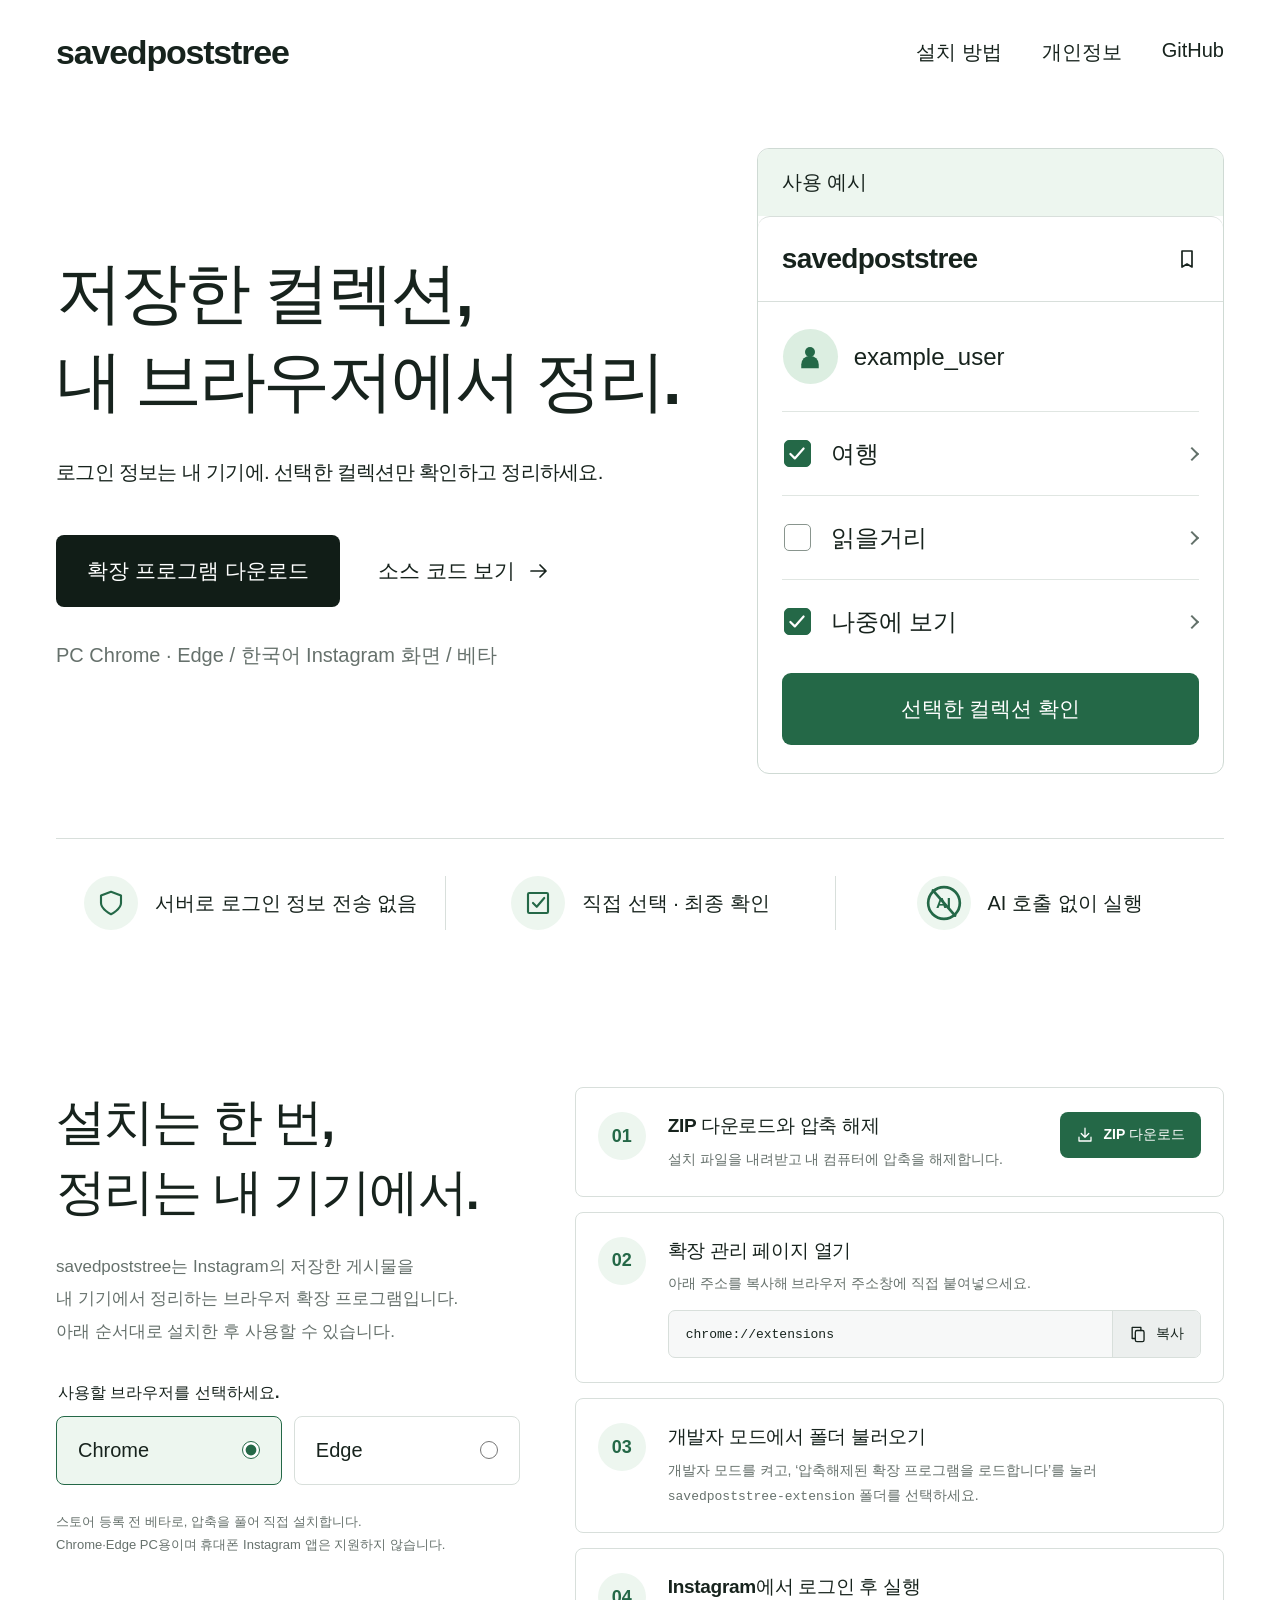
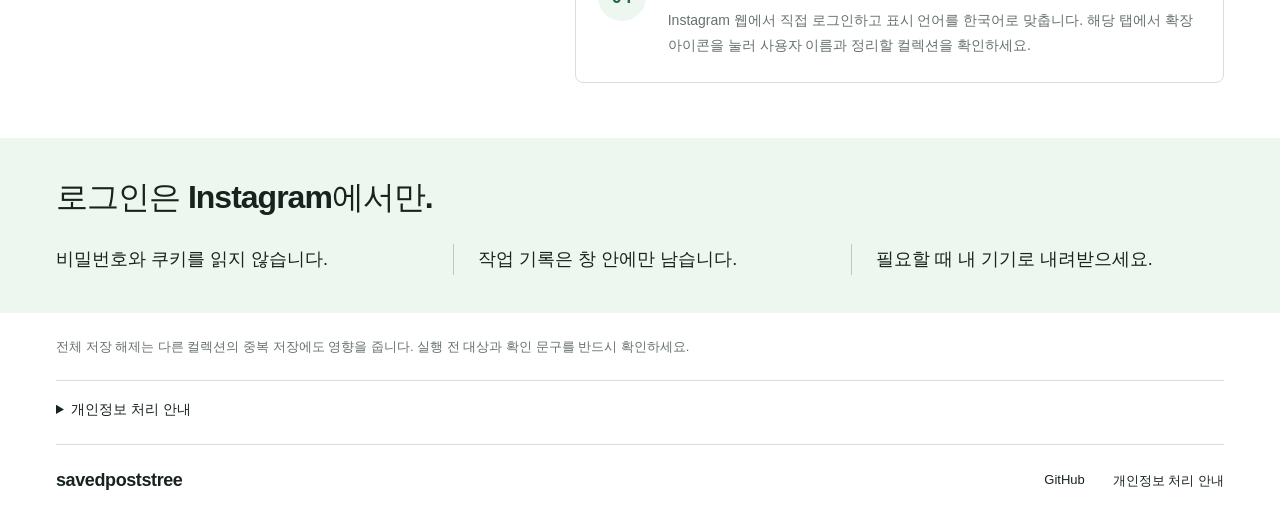
==== development/site/index.html @ 7519bcb6 "Release local Instagram collection cleanup extension and guide" ====
<!doctype html>
<html lang="ko">
<head>
  <meta charset="utf-8"><meta name="viewport" content="width=device-width, initial-scale=1">
  <meta name="description" content="로그인 정보는 내 기기에. PC Chrome·Edge에서 선택한 Instagram 저장 컬렉션을 정리하는 로컬 브라우저 확장 프로그램.">
  <meta http-equiv="Content-Security-Policy" content="default-src 'self'; script-src 'self'; style-src 'self'; img-src 'self' data:; connect-src 'none'; object-src 'none'; base-uri 'self'; form-action 'none'">
  <meta name="color-scheme" content="light">
  <title>savedpoststree — 내 브라우저에서 컬렉션 정리</title>
  <link rel="canonical" href="https://savedpoststree.nsxz1359.chatgpt.site/">
  <link rel="icon" href="assets/icon.png">
  <link rel="stylesheet" href="style.css"><script src="site.js" defer></script>
</head>
<body>
  <a class="skip" href="#main">본문으로 이동</a>
  <header class="container header"><a class="brand" href="./">savedpoststree</a><nav aria-label="주요 메뉴"><a href="#install">설치 방법</a><a href="#privacy">개인정보</a><a href="https://github.com/ind2x/savedpoststree" target="_blank" rel="noopener noreferrer">GitHub</a></nav></header>
  <main id="main">
    <section class="container hero" aria-labelledby="hero-title">
      <div class="hero-copy">
        <h1 id="hero-title">저장한 컬렉션,<br>내 브라우저에서 정리.</h1>
        <p class="lead">로그인 정보는 내 기기에.<br class="mobile-break"> 선택한 컬렉션만 확인하고 정리하세요.</p>
        <div class="hero-actions"><a class="button download" href="downloads/savedpoststree-extension-0.1.0.zip" download>확장 프로그램 다운로드</a><a class="source" href="https://github.com/ind2x/savedpoststree" target="_blank" rel="noopener noreferrer">소스 코드 보기 <svg aria-hidden="true" viewBox="0 0 24 24"><path d="M4 12h15m-6-6 6 6-6 6"/></svg></a></div>
        <p class="requirements">PC Chrome · Edge / 한국어 Instagram 화면 / 베타</p>
      </div>
      <figure class="preview" aria-label="사용 예시: example_user의 여행과 나중에 보기 컬렉션을 선택한 화면">
        <figcaption>사용 예시</figcaption>
        <div class="preview-brand">savedpoststree<svg aria-hidden="true" viewBox="0 0 24 24"><path d="M7 4h10v16l-5-3-5 3z"/></svg></div>
        <div class="preview-account"><span class="avatar"><svg aria-hidden="true" viewBox="0 0 24 24"><circle cx="12" cy="8" r="4"/><path d="M5 21v-3a7 7 0 0 1 14 0v3z"/></svg></span>example_user</div>
        <div class="preview-row"><span class="check selected"><svg viewBox="0 0 20 20" aria-hidden="true"><path d="m4 10 4 4 8-9"/></svg></span><span>여행</span><span class="chevron"></span></div>
        <div class="preview-row"><span class="check"></span><span>읽을거리</span><span class="chevron"></span></div>
        <div class="preview-row"><span class="check selected"><svg viewBox="0 0 20 20" aria-hidden="true"><path d="m4 10 4 4 8-9"/></svg></span><span>나중에 보기</span><span class="chevron"></span></div>
        <span class="preview-action">선택한 컬렉션 확인</span>
      </figure>
    </section>
    <div class="container commitments" aria-label="핵심 동작">
      <p><span class="round-icon"><svg aria-hidden="true" viewBox="0 0 24 24"><path d="m12 3 8 3v6c0 5-8 9-8 9S4 17 4 12V6z"/></svg></span>서버로 로그인 정보 전송 없음</p>
      <p><span class="round-icon"><svg aria-hidden="true" viewBox="0 0 24 24"><rect x="4" y="4" width="16" height="16" rx="1"/><path d="m8 12 3 3 6-7"/></svg></span>직접 선택 · 최종 확인</p>
      <p><span class="round-icon text-icon">AI<svg aria-hidden="true" viewBox="0 0 24 24"><circle cx="12" cy="12" r="10"/><path d="m5 4 14 16"/></svg></span>AI 호출 없이 실행</p>
    </div>
    <section id="install" class="container installation" aria-labelledby="install-title">
      <div class="installation-copy">
        <h2 id="install-title">설치는 한 번,<br>정리는 내 기기에서.</h2>
        <p>savedpoststree는 Instagram의 저장한 게시물을<br class="wide-break"> 내 기기에서 정리하는 브라우저 확장 프로그램입니다.<br class="wide-break"> 아래 순서대로 설치한 후 사용할 수 있습니다.</p>
        <fieldset class="browser-choice"><legend>사용할 브라우저를 선택하세요.</legend><label><input type="radio" name="browser" value="chrome" checked><span>Chrome</span></label><label><input type="radio" name="browser" value="edge"><span>Edge</span></label></fieldset>
        <p class="install-note">스토어 등록 전 베타로, 압축을 풀어 직접 설치합니다.<br>Chrome·Edge PC용이며 휴대폰 Instagram 앱은 지원하지 않습니다.</p>
      </div>
      <ol class="steps">
        <li><span class="step-number">01</span><div><h3>ZIP 다운로드와 압축 해제</h3><p>설치 파일을 내려받고 내 컴퓨터에 압축을 해제합니다.</p></div><a class="button compact" href="downloads/savedpoststree-extension-0.1.0.zip" download><svg aria-hidden="true" viewBox="0 0 24 24"><path d="M12 3v12m-5-5 5 5 5-5M4 15v5h16v-5"/></svg>ZIP 다운로드</a></li>
        <li><span class="step-number">02</span><div><h3>확장 관리 페이지 열기</h3><p>아래 주소를 복사해 브라우저 주소창에 직접 붙여넣으세요.</p><div class="copy-field"><code id="browser-address">chrome://extensions</code><button id="copy-address" type="button"><svg aria-hidden="true" viewBox="0 0 24 24"><rect x="8" y="7" width="11" height="14" rx="2"/><path d="M15 7V3H4v14h4"/></svg><span>복사</span></button></div><span id="copy-status" class="sr-only" role="status" aria-live="polite"></span></div></li>
        <li><span class="step-number">03</span><div><h3>개발자 모드에서 폴더 불러오기</h3><p>개발자 모드를 켜고, ‘압축해제된 확장 프로그램을 로드합니다’를 눌러 <code>savedpoststree-extension</code> 폴더를 선택하세요.</p></div></li>
        <li><span class="step-number">04</span><div><h3>Instagram에서 로그인 후 실행</h3><p>Instagram 웹에서 직접 로그인하고 표시 언어를 한국어로 맞춥니다. 해당 탭에서 확장 아이콘을 눌러 사용자 이름과 정리할 컬렉션을 확인하세요.</p></div></li>
      </ol>
    </section>
    <section id="privacy" class="privacy" aria-labelledby="privacy-title">
      <div class="container"><h2 id="privacy-title">로그인은 Instagram에서만.</h2><div class="privacy-promises"><p>비밀번호와 쿠키를 읽지 않습니다.</p><p>작업 기록은 창 안에만 남습니다.</p><p>필요할 때 내 기기로 내려받으세요.</p></div></div>
    </section>
    <div class="container details">
      <p class="impact-note">전체 저장 해제는 다른 컬렉션의 중복 저장에도 영향을 줍니다. 실행 전 대상과 확인 문구를 반드시 확인하세요.</p>
      <details id="privacy-details"><summary>개인정보 처리 안내</summary><div><p>확장 프로그램은 사용자가 확장 아이콘을 눌렀을 때 허용한 Instagram 탭에서만 화면을 읽고 클릭합니다. 사용자 이름, 컬렉션 이름과 처리 결과는 실행 중인 확장 창의 메모리에만 두며, 비밀번호·쿠키·로그인 토큰을 읽거나 우리 서버로 전송하지 않습니다.</p><p>확장에 외부 통신·쿠키·브라우저 저장소 권한을 넣지 않았습니다. 기록을 내려받으면 해당 파일은 사용자의 기기에 저장됩니다. 창을 닫으면 내려받지 않은 기록은 사라집니다.</p><p>이 안내 사이트에는 분석 도구·광고·추적용 쿠키를 넣지 않았습니다. 다만 사이트 및 파일 제공에 필요한 일반 접속 정보는 호스팅 제공자나 GitHub가 처리할 수 있습니다. Instagram 이용 중 발생하는 통신은 Instagram의 정책에 따릅니다.</p><p>베타 확장은 모의 화면에서 동작을 검증했습니다. 실제 Instagram UI 변경·로딩 실패·제한 안내가 나타나면 중단합니다. 제한을 우회하거나 해제하는 기능은 없습니다. 문의 및 소스 확인은 <a href="https://github.com/ind2x/savedpoststree/issues" target="_blank" rel="noopener noreferrer">GitHub</a>에서 할 수 있습니다.</p></div></details>
    </div>
  </main>
  <footer class="container footer"><span class="brand">savedpoststree</span><div><a href="https://github.com/ind2x/savedpoststree" target="_blank" rel="noopener noreferrer">GitHub</a><a href="#privacy-details" id="privacy-link">개인정보 처리 안내</a></div></footer>
</body>
</html>
---- development/site/style.css ----
:root{color-scheme:light;--ink:#17231d;--green:#246847;--mint:#edf6ef;--line:#d8dfdb;--muted:#66716c;font-family:Arial,"Noto Sans CJK KR","Noto Sans KR","Malgun Gothic",sans-serif;color:var(--ink);background:#fff;font-synthesis:none;scroll-behavior:smooth}
*{box-sizing:border-box}body{margin:0}a{color:inherit;text-underline-offset:5px}button,input{font:inherit}button,a{-webkit-tap-highlight-color:transparent}button{cursor:pointer}a:focus-visible,button:focus-visible,input:focus-visible,summary:focus-visible{outline:3px solid #589473;outline-offset:5px}h1,h2,h3,p,figure{margin:0}.container{width:min(1440px,calc(100% - 112px));margin-inline:auto}.header{display:flex;align-items:center;justify-content:space-between;height:104px}.brand{font-size:31px;font-weight:800;letter-spacing:-1.2px;text-decoration:none}.header nav{display:flex;gap:40px;font-size:18px}.header nav a{text-decoration:none}.header nav a:hover{text-decoration:underline}.hero{display:grid;grid-template-columns:minmax(0,1.45fr) minmax(380px,1fr);gap:70px;align-items:center;padding:44px 0 64px}.hero-copy h1{font-size:clamp(42px,4.7vw,72px);line-height:1.32;letter-spacing:-3px;font-weight:800}.lead{font-size:clamp(17px,1.6vw,23px);line-height:1.8;margin-top:28px;letter-spacing:-.7px}.hero-actions{display:flex;align-items:center;gap:38px;margin-top:44px;flex-wrap:wrap}.button{display:inline-flex;align-items:center;justify-content:center;gap:10px;min-height:59px;border-radius:8px;padding:15px 25px;background:var(--green);color:#fff;font-size:17px;font-weight:700;text-decoration:none;border:1px solid transparent;transition:background .15s}.download{background:#111d17;font-size:21px;min-height:72px;padding:20px 30px}.button:hover{background:#174e33}.source{display:flex;gap:12px;align-items:center;font-weight:700;font-size:18px;text-decoration:none}.source:hover{text-decoration:underline}svg{width:24px;height:24px;fill:none;stroke:currentColor;stroke-width:1.7;stroke-linecap:round;stroke-linejoin:round;flex:none}.requirements{font-size:16px;color:var(--muted);margin-top:31px;line-height:1.7}.mobile-break{display:none}.preview{border:1px solid #cfdad4;border-radius:12px;overflow:hidden;font-size:21px;min-width:0}.preview figcaption{padding:16px 24px;background:var(--mint);font-size:18px}.preview-brand{display:flex;align-items:center;justify-content:space-between;padding:21px 24px;border-top:1px solid var(--line);border-bottom:1px solid var(--line);border-radius:12px 12px 0 0;font-size:26px;font-weight:800;letter-spacing:-.7px}.preview-account{display:flex;align-items:center;gap:16px;padding:22px 25px}.avatar{display:flex;align-items:center;justify-content:center;width:55px;height:55px;border-radius:50%;background:#dceee1;color:var(--green)}.avatar svg{fill:currentColor;stroke:none;width:30px;height:30px}.preview-row{display:flex;align-items:center;gap:20px;min-height:72px;margin:0 24px;padding:16px 2px;border-top:1px solid #e0e6e2}.check{width:27px;height:27px;border:1px solid #89958e;border-radius:5px;display:flex;align-items:center;justify-content:center;flex:none}.check.selected{background:var(--green);border-color:var(--green);color:#fff}.check svg{width:22px;height:22px;stroke-width:2}.chevron{width:10px;height:10px;border-top:2px solid #63716a;border-right:2px solid #63716a;transform:rotate(45deg);margin-left:auto}.preview-action{display:block;background:var(--green);color:#fff;margin:10px 24px 22px;padding:18px;text-align:center;border-radius:9px;font-size:18px;font-weight:700}.commitments{display:grid;grid-template-columns:repeat(3,1fr);padding:37px 0;border-top:1px solid var(--line);margin-bottom:40px}.commitments p{display:flex;align-items:center;justify-content:center;gap:17px;font-size:18px;line-height:1.5}.commitments p+p{border-left:1px solid var(--line)}.round-icon{position:relative;width:54px;height:54px;border-radius:50%;background:var(--mint);color:var(--green);display:flex;align-items:center;justify-content:center;flex:none}.round-icon svg{width:30px;height:30px}.text-icon{font-size:15px;font-weight:700}.text-icon svg{position:absolute;width:38px;height:38px}.installation{display:grid;grid-template-columns:1fr 1.4fr;gap:55px;padding:80px 0 55px;scroll-margin-top:24px}.installation h2{font-size:46px;letter-spacing:-1.8px;line-height:1.4;margin-bottom:24px}.installation-copy>p{font-size:17px;line-height:1.9;color:var(--muted)}.browser-choice{border:0;padding:0;margin:35px 0 25px;display:grid;grid-template-columns:1fr 1fr;gap:12px}.browser-choice legend{font-size:16px;font-weight:700;margin-bottom:12px}.browser-choice label{border:1px solid var(--line);border-radius:8px;display:flex;flex-direction:row-reverse;align-items:center;justify-content:space-between;padding:22px 21px;font-size:20px;cursor:pointer}.browser-choice label:has(input:checked){border-color:var(--green);background:var(--mint)}.browser-choice input{accent-color:var(--green);width:18px;height:18px;margin:0}.installation-copy p.install-note{font-size:13px;line-height:1.8}.steps{list-style:none;margin:0;padding:0;display:grid;gap:15px}.steps li{display:flex;align-items:flex-start;gap:22px;border:1px solid var(--line);border-radius:8px;padding:24px 22px}.step-number{display:flex;width:48px;height:48px;align-items:center;justify-content:center;flex:none;background:var(--mint);border-radius:50%;color:var(--green);font-weight:700;font-size:18px}.steps li>div{min-width:0;flex:1}.steps h3{font-size:19px;line-height:1.5;margin:0 0 6px;letter-spacing:-.3px}.steps p{font-size:14px;line-height:1.8;color:var(--muted)}.compact{font-size:14px;min-height:46px;padding:12px 15px;margin-left:auto}.compact svg{width:18px;height:18px}.copy-field{display:flex;border:1px solid var(--line);border-radius:7px;overflow:hidden;align-items:center;margin-top:14px;min-height:48px;background:#f7f8f8}.copy-field code{font-size:15px;padding:14px 17px;white-space:nowrap;overflow:auto}.copy-field button{display:flex;align-items:center;gap:8px;align-self:stretch;border:0;border-left:1px solid var(--line);background:#ecefee;padding:10px 16px;margin-left:auto;font-size:14px;white-space:nowrap;color:var(--ink)}.copy-field button:hover{background:#dde8e0}.copy-field svg{width:19px;height:19px}.steps code{font-size:13px;overflow-wrap:anywhere}.privacy{background:var(--mint);padding:38px 0;scroll-margin-top:20px}.privacy h2{font-size:32px;letter-spacing:-1px;margin-bottom:24px}.privacy-promises{display:grid;grid-template-columns:repeat(3,1fr);gap:24px}.privacy-promises p{font-size:18px;line-height:1.7}.privacy-promises p+p{border-left:1px solid #b8ccc0;padding-left:24px}.details{padding-top:22px}.impact-note{font-size:13px;color:var(--muted);line-height:1.8}.details details{margin-top:22px;border-top:1px solid var(--line);padding-top:20px;font-size:14px;color:var(--muted)}summary{cursor:pointer;font-weight:700;color:var(--ink)}details>div{max-width:900px;padding:16px 0}details p{line-height:1.9;margin-bottom:10px}.footer{display:flex;align-items:center;justify-content:space-between;border-top:1px solid var(--line);padding:25px 0;margin-top:25px}.footer .brand{font-size:18px;letter-spacing:-.4px}.footer>div{display:flex;gap:28px;font-size:13px}.footer a{text-decoration:none}.footer a:hover{text-decoration:underline}.skip{position:fixed;top:-80px;left:16px;background:var(--ink);color:#fff;padding:15px;z-index:20}.skip:focus{top:12px}.sr-only{position:absolute;width:1px;height:1px;overflow:hidden;clip:rect(0,0,0,0);white-space:nowrap}
@media(max-width:1150px){.container{width:calc(100% - 64px)}.hero{gap:38px;grid-template-columns:1.2fr 1fr}.hero-copy h1{font-size:50px;letter-spacing:-2px}.hero-actions{gap:22px}.download{font-size:17px;min-height:61px;padding:15px 23px}.source{font-size:15px}.commitments p{font-size:14px;gap:10px}.installation{gap:35px;grid-template-columns:1fr 1.3fr}.installation h2{font-size:37px}.steps li{padding:20px 17px;gap:14px}.steps li:first-child{flex-wrap:wrap}.steps li:first-child .compact{margin-left:62px}.wide-break{display:none}.privacy-promises p{font-size:15px}}
@media(max-width:760px){.container{width:calc(100% - 40px)}.header{height:82px;gap:16px}.brand{font-size:23px;letter-spacing:-.8px}.header nav{gap:18px;font-size:13px}.header nav a:last-child{display:none}.hero{grid-template-columns:1fr;padding:28px 0 36px;gap:33px}.hero-copy h1{font-size:clamp(34px,7.9vw,48px);letter-spacing:-1.6px;line-height:1.38}.lead{font-size:16px;margin-top:20px}.mobile-break{display:block}.hero-actions{gap:21px;margin-top:27px}.download{font-size:16px;min-height:55px;padding:15px 20px}.source{font-size:14px}.requirements{font-size:12px;margin-top:20px}.preview{max-width:490px;width:100%;margin:0 auto}.preview figcaption{font-size:15px;padding:13px 18px}.preview-brand{font-size:22px;padding:17px 19px}.preview-account{font-size:17px;padding:17px 20px}.avatar{height:42px;width:42px}.preview-row{min-height:59px;font-size:17px;margin:0 18px;gap:15px}.check{height:24px;width:24px}.preview-action{font-size:15px;padding:16px;margin:12px 18px 18px}.commitments{grid-template-columns:1fr;gap:16px;padding:25px 0;margin-bottom:0}.commitments p{justify-content:flex-start;font-size:15px}.commitments p+p{border:0}.round-icon{width:38px;height:38px}.round-icon svg{width:24px;height:24px}.text-icon svg{width:29px;height:29px}.installation{grid-template-columns:1fr;padding:48px 0 38px;gap:27px}.installation h2{font-size:34px;margin-bottom:18px}.installation-copy>p{font-size:15px;line-height:1.85}.browser-choice{margin:25px 0 15px}.browser-choice label{padding:16px 19px;font-size:18px}.steps li{padding:19px 16px;gap:14px}.step-number{width:36px;height:36px;font-size:15px}.steps h3{font-size:17px}.steps p{font-size:13px}.steps li:first-child .compact{margin-left:50px}.copy-field code{font-size:12px;padding:12px 9px}.copy-field button{font-size:12px;padding:8px 10px}.copy-field button svg{width:16px;height:16px}.privacy{padding:30px 0}.privacy h2{font-size:27px;margin-bottom:19px}.privacy-promises{grid-template-columns:1fr;gap:12px}.privacy-promises p{font-size:15px}.privacy-promises p+p{border:0;padding:0}.footer{gap:18px;align-items:flex-start}.footer>div{gap:12px;flex-wrap:wrap;font-size:12px}}
@media(prefers-reduced-motion:reduce){:root{scroll-behavior:auto}*{transition:none!important}}

.header{position:sticky;top:0;background:#fff;z-index:5}.installation{scroll-margin-top:64px}.privacy{scroll-margin-top:128px}
@media(min-width:1151px){.brand{font-size:34px}.header nav{font-size:20px}.hero{grid-template-columns:minmax(0,1.35fr) minmax(380px,1fr)}.hero-copy h1{font-size:clamp(64px,5.2vw,82px);font-weight:900}.source{font-size:21px}.requirements{font-size:20px}.preview{font-size:24px}.preview figcaption{padding:20px 24px;font-size:20px}.preview-brand{padding:26px 24px;font-size:28px}.preview-account{padding:27px 25px}.preview-row{min-height:84px}.preview-action{padding:22px;font-size:21px;margin-bottom:28px}.commitments p{font-size:20px}.installation h2{font-size:50px;font-weight:800}.privacy h2{font-weight:800}}
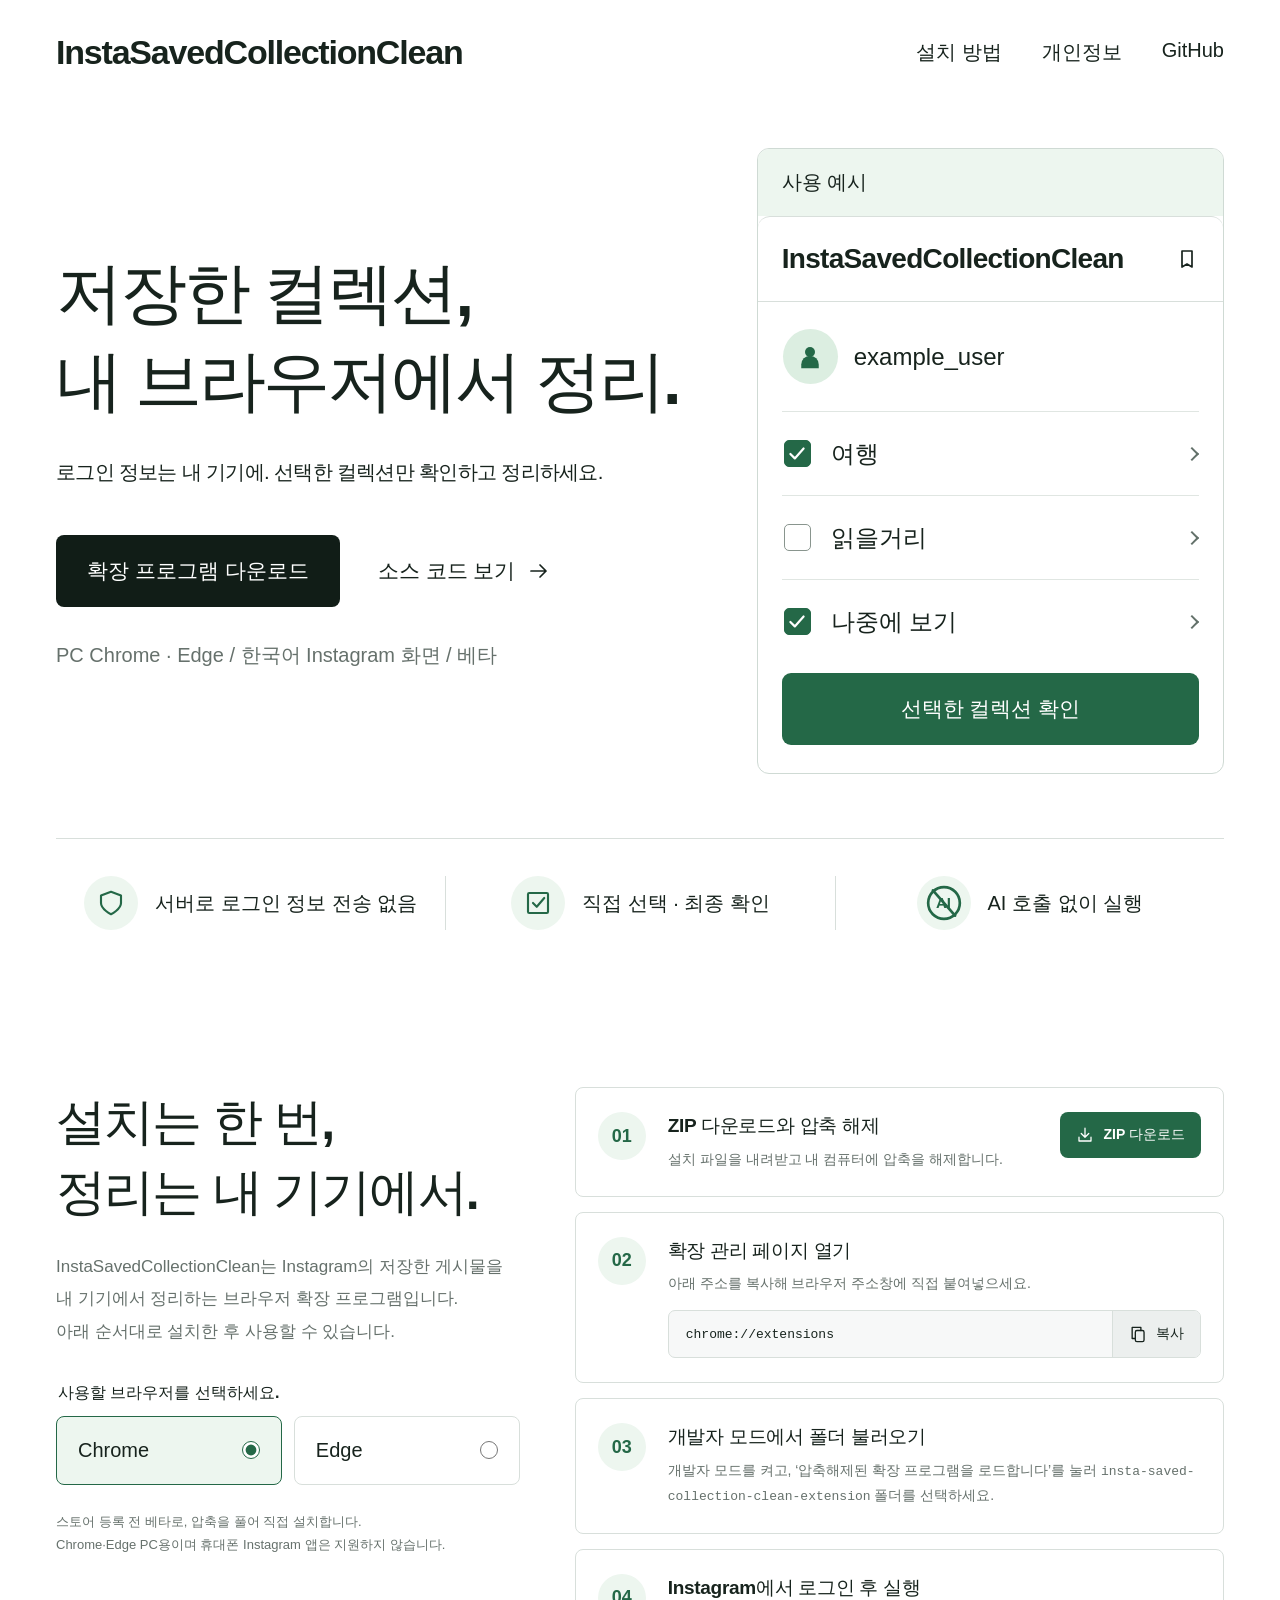
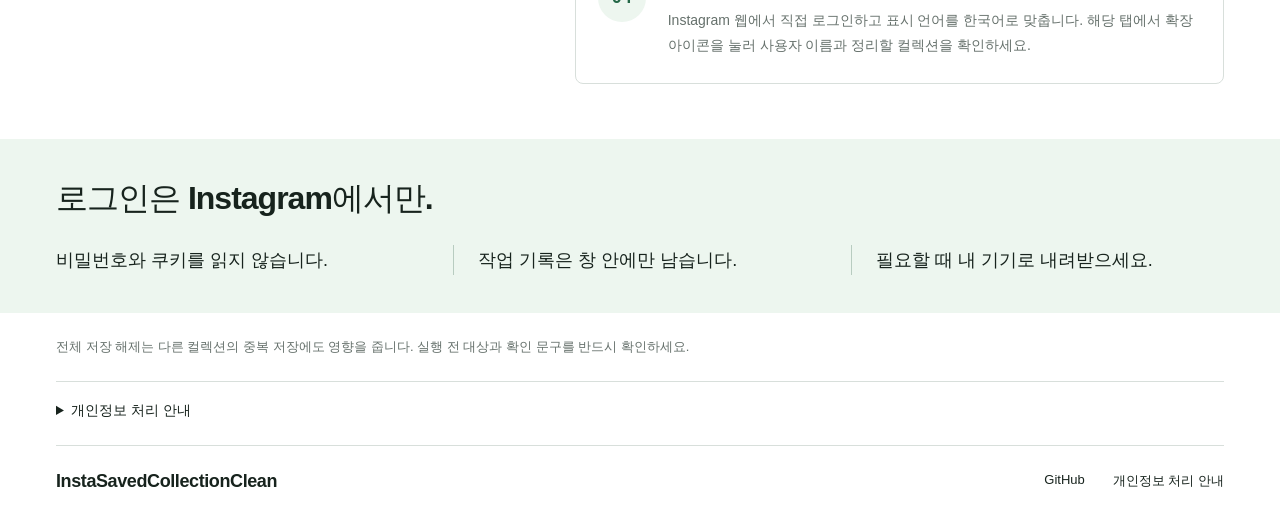
==== commit d6661888: "Rename cleanup service to InstaSavedCollectionClean and release v0.1.1" ====
--- a/development/site/index.html
+++ b/development/site/index.html
@@ -5,25 +5,25 @@
   <meta name="description" content="로그인 정보는 내 기기에. PC Chrome·Edge에서 선택한 Instagram 저장 컬렉션을 정리하는 로컬 브라우저 확장 프로그램.">
   <meta http-equiv="Content-Security-Policy" content="default-src 'self'; script-src 'self'; style-src 'self'; img-src 'self' data:; connect-src 'none'; object-src 'none'; base-uri 'self'; form-action 'none'">
   <meta name="color-scheme" content="light">
-  <title>savedpoststree — 내 브라우저에서 컬렉션 정리</title>
+  <title>InstaSavedCollectionClean — 내 브라우저에서 컬렉션 정리</title>
   <link rel="canonical" href="https://savedpoststree.nsxz1359.chatgpt.site/">
   <link rel="icon" href="assets/icon.png">
   <link rel="stylesheet" href="style.css"><script src="site.js" defer></script>
 </head>
 <body>
   <a class="skip" href="#main">본문으로 이동</a>
-  <header class="container header"><a class="brand" href="./">savedpoststree</a><nav aria-label="주요 메뉴"><a href="#install">설치 방법</a><a href="#privacy">개인정보</a><a href="https://github.com/ind2x/savedpoststree" target="_blank" rel="noopener noreferrer">GitHub</a></nav></header>
+  <header class="container header"><a class="brand" href="./">InstaSavedCollectionClean</a><nav aria-label="주요 메뉴"><a href="#install">설치 방법</a><a href="#privacy">개인정보</a><a href="https://github.com/ind2x/savedpoststree" target="_blank" rel="noopener noreferrer">GitHub</a></nav></header>
   <main id="main">
     <section class="container hero" aria-labelledby="hero-title">
       <div class="hero-copy">
         <h1 id="hero-title">저장한 컬렉션,<br>내 브라우저에서 정리.</h1>
         <p class="lead">로그인 정보는 내 기기에.<br class="mobile-break"> 선택한 컬렉션만 확인하고 정리하세요.</p>
-        <div class="hero-actions"><a class="button download" href="downloads/savedpoststree-extension-0.1.0.zip" download>확장 프로그램 다운로드</a><a class="source" href="https://github.com/ind2x/savedpoststree" target="_blank" rel="noopener noreferrer">소스 코드 보기 <svg aria-hidden="true" viewBox="0 0 24 24"><path d="M4 12h15m-6-6 6 6-6 6"/></svg></a></div>
+        <div class="hero-actions"><a class="button download" href="downloads/insta-saved-collection-clean-extension-0.1.1.zip" download>확장 프로그램 다운로드</a><a class="source" href="https://github.com/ind2x/savedpoststree" target="_blank" rel="noopener noreferrer">소스 코드 보기 <svg aria-hidden="true" viewBox="0 0 24 24"><path d="M4 12h15m-6-6 6 6-6 6"/></svg></a></div>
         <p class="requirements">PC Chrome · Edge / 한국어 Instagram 화면 / 베타</p>
       </div>
       <figure class="preview" aria-label="사용 예시: example_user의 여행과 나중에 보기 컬렉션을 선택한 화면">
         <figcaption>사용 예시</figcaption>
-        <div class="preview-brand">savedpoststree<svg aria-hidden="true" viewBox="0 0 24 24"><path d="M7 4h10v16l-5-3-5 3z"/></svg></div>
+        <div class="preview-brand">InstaSavedCollectionClean<svg aria-hidden="true" viewBox="0 0 24 24"><path d="M7 4h10v16l-5-3-5 3z"/></svg></div>
         <div class="preview-account"><span class="avatar"><svg aria-hidden="true" viewBox="0 0 24 24"><circle cx="12" cy="8" r="4"/><path d="M5 21v-3a7 7 0 0 1 14 0v3z"/></svg></span>example_user</div>
         <div class="preview-row"><span class="check selected"><svg viewBox="0 0 20 20" aria-hidden="true"><path d="m4 10 4 4 8-9"/></svg></span><span>여행</span><span class="chevron"></span></div>
         <div class="preview-row"><span class="check"></span><span>읽을거리</span><span class="chevron"></span></div>
@@ -39,14 +39,14 @@
     <section id="install" class="container installation" aria-labelledby="install-title">
       <div class="installation-copy">
         <h2 id="install-title">설치는 한 번,<br>정리는 내 기기에서.</h2>
-        <p>savedpoststree는 Instagram의 저장한 게시물을<br class="wide-break"> 내 기기에서 정리하는 브라우저 확장 프로그램입니다.<br class="wide-break"> 아래 순서대로 설치한 후 사용할 수 있습니다.</p>
+        <p>InstaSavedCollectionClean는 Instagram의 저장한 게시물을<br class="wide-break"> 내 기기에서 정리하는 브라우저 확장 프로그램입니다.<br class="wide-break"> 아래 순서대로 설치한 후 사용할 수 있습니다.</p>
         <fieldset class="browser-choice"><legend>사용할 브라우저를 선택하세요.</legend><label><input type="radio" name="browser" value="chrome" checked><span>Chrome</span></label><label><input type="radio" name="browser" value="edge"><span>Edge</span></label></fieldset>
         <p class="install-note">스토어 등록 전 베타로, 압축을 풀어 직접 설치합니다.<br>Chrome·Edge PC용이며 휴대폰 Instagram 앱은 지원하지 않습니다.</p>
       </div>
       <ol class="steps">
-        <li><span class="step-number">01</span><div><h3>ZIP 다운로드와 압축 해제</h3><p>설치 파일을 내려받고 내 컴퓨터에 압축을 해제합니다.</p></div><a class="button compact" href="downloads/savedpoststree-extension-0.1.0.zip" download><svg aria-hidden="true" viewBox="0 0 24 24"><path d="M12 3v12m-5-5 5 5 5-5M4 15v5h16v-5"/></svg>ZIP 다운로드</a></li>
+        <li><span class="step-number">01</span><div><h3>ZIP 다운로드와 압축 해제</h3><p>설치 파일을 내려받고 내 컴퓨터에 압축을 해제합니다.</p></div><a class="button compact" href="downloads/insta-saved-collection-clean-extension-0.1.1.zip" download><svg aria-hidden="true" viewBox="0 0 24 24"><path d="M12 3v12m-5-5 5 5 5-5M4 15v5h16v-5"/></svg>ZIP 다운로드</a></li>
         <li><span class="step-number">02</span><div><h3>확장 관리 페이지 열기</h3><p>아래 주소를 복사해 브라우저 주소창에 직접 붙여넣으세요.</p><div class="copy-field"><code id="browser-address">chrome://extensions</code><button id="copy-address" type="button"><svg aria-hidden="true" viewBox="0 0 24 24"><rect x="8" y="7" width="11" height="14" rx="2"/><path d="M15 7V3H4v14h4"/></svg><span>복사</span></button></div><span id="copy-status" class="sr-only" role="status" aria-live="polite"></span></div></li>
-        <li><span class="step-number">03</span><div><h3>개발자 모드에서 폴더 불러오기</h3><p>개발자 모드를 켜고, ‘압축해제된 확장 프로그램을 로드합니다’를 눌러 <code>savedpoststree-extension</code> 폴더를 선택하세요.</p></div></li>
+        <li><span class="step-number">03</span><div><h3>개발자 모드에서 폴더 불러오기</h3><p>개발자 모드를 켜고, ‘압축해제된 확장 프로그램을 로드합니다’를 눌러 <code>insta-saved-collection-clean-extension</code> 폴더를 선택하세요.</p></div></li>
         <li><span class="step-number">04</span><div><h3>Instagram에서 로그인 후 실행</h3><p>Instagram 웹에서 직접 로그인하고 표시 언어를 한국어로 맞춥니다. 해당 탭에서 확장 아이콘을 눌러 사용자 이름과 정리할 컬렉션을 확인하세요.</p></div></li>
       </ol>
     </section>
@@ -58,6 +58,6 @@
       <details id="privacy-details"><summary>개인정보 처리 안내</summary><div><p>확장 프로그램은 사용자가 확장 아이콘을 눌렀을 때 허용한 Instagram 탭에서만 화면을 읽고 클릭합니다. 사용자 이름, 컬렉션 이름과 처리 결과는 실행 중인 확장 창의 메모리에만 두며, 비밀번호·쿠키·로그인 토큰을 읽거나 우리 서버로 전송하지 않습니다.</p><p>확장에 외부 통신·쿠키·브라우저 저장소 권한을 넣지 않았습니다. 기록을 내려받으면 해당 파일은 사용자의 기기에 저장됩니다. 창을 닫으면 내려받지 않은 기록은 사라집니다.</p><p>이 안내 사이트에는 분석 도구·광고·추적용 쿠키를 넣지 않았습니다. 다만 사이트 및 파일 제공에 필요한 일반 접속 정보는 호스팅 제공자나 GitHub가 처리할 수 있습니다. Instagram 이용 중 발생하는 통신은 Instagram의 정책에 따릅니다.</p><p>베타 확장은 모의 화면에서 동작을 검증했습니다. 실제 Instagram UI 변경·로딩 실패·제한 안내가 나타나면 중단합니다. 제한을 우회하거나 해제하는 기능은 없습니다. 문의 및 소스 확인은 <a href="https://github.com/ind2x/savedpoststree/issues" target="_blank" rel="noopener noreferrer">GitHub</a>에서 할 수 있습니다.</p></div></details>
     </div>
   </main>
-  <footer class="container footer"><span class="brand">savedpoststree</span><div><a href="https://github.com/ind2x/savedpoststree" target="_blank" rel="noopener noreferrer">GitHub</a><a href="#privacy-details" id="privacy-link">개인정보 처리 안내</a></div></footer>
+  <footer class="container footer"><span class="brand">InstaSavedCollectionClean</span><div><a href="https://github.com/ind2x/savedpoststree" target="_blank" rel="noopener noreferrer">GitHub</a><a href="#privacy-details" id="privacy-link">개인정보 처리 안내</a></div></footer>
 </body>
 </html>
--- a/development/site/style.css
+++ b/development/site/style.css
@@ -6,3 +6,7 @@
 
 .header{position:sticky;top:0;background:#fff;z-index:5}.installation{scroll-margin-top:64px}.privacy{scroll-margin-top:128px}
 @media(min-width:1151px){.brand{font-size:34px}.header nav{font-size:20px}.hero{grid-template-columns:minmax(0,1.35fr) minmax(380px,1fr)}.hero-copy h1{font-size:clamp(64px,5.2vw,82px);font-weight:900}.source{font-size:21px}.requirements{font-size:20px}.preview{font-size:24px}.preview figcaption{padding:20px 24px;font-size:20px}.preview-brand{padding:26px 24px;font-size:28px}.preview-account{padding:27px 25px}.preview-row{min-height:84px}.preview-action{padding:22px;font-size:21px;margin-bottom:28px}.commitments p{font-size:20px}.installation h2{font-size:50px;font-weight:800}.privacy h2{font-weight:800}}
+@media(max-width:760px){.steps li:first-child{display:grid;grid-template-columns:36px minmax(0,1fr)}.steps li:first-child .compact{grid-column:2;margin-left:0;justify-self:start}}
+
+.preview-brand{gap:12px;overflow-wrap:anywhere}.footer{flex-wrap:wrap}
+@media(max-width:760px){.header{height:auto;min-height:82px;flex-direction:column;align-items:flex-start;gap:12px;padding-block:20px}.preview-brand{font-size:18px}}
